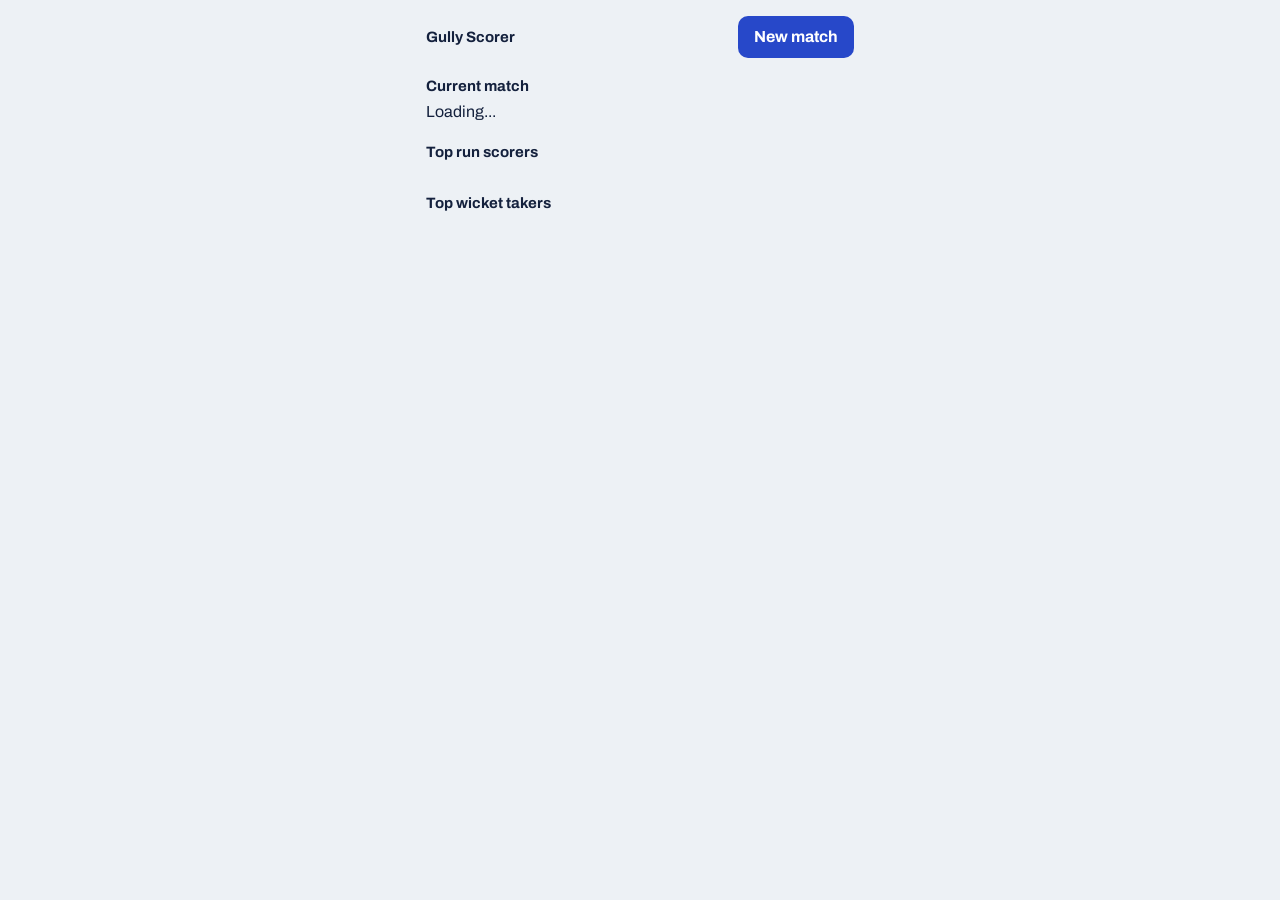
==== frontend/index.html @ ab2ecf96 "cricket scorcard" ====
<!doctype html>
<html lang="en">
<head>
<meta charset="utf-8">
<meta name="viewport" content="width=device-width, initial-scale=1, viewport-fit=cover">
<title>Gully Scorer</title>
<link rel="preconnect" href="https://fonts.googleapis.com">
<link rel="stylesheet" href="https://fonts.googleapis.com/css2?family=Archivo:wdth,wght@62..125,400..900&display=swap">
<link rel="stylesheet" href="css/style.css">
</head>
<body>
<main>
<div class="top"><h1>Gully Scorer</h1><a class="btn" href="new.html">New match</a></div>
<h2>Current match</h2><div id="matches">Loading...</div>
<h2>Top run scorers</h2><div class="wrap"><table id="bat"></table></div>
<h2>Top wicket takers</h2><div class="wrap"><table id="bowl"></table></div>
</main>
<script src="js/config.js"></script>
<script src="js/home.js"></script>
</body>
</html>
---- frontend/css/style.css ----
:root{box-sizing:border-box;padding-top:env(safe-area-inset-top,0px);padding-bottom:env(safe-area-inset-bottom,0px);
--bg:#edf1f5;--card:#fff;--ink:#14213d;--mute:#5f6b80;--line:#d3dae4;--blue:#2748c9;--onblue:#fff;--ball:#f2c21b;--onball:#14213d;--red:#c8322b}
@media(prefers-color-scheme:dark){:root:not([data-theme="light"]){--bg:#0f1626;--card:#18213a;--ink:#eaf0fb;--mute:#93a0ba;--line:#2b3757;--blue:#5b7cff;--onblue:#0f1626;--red:#ff6b62}}
:root[data-theme="dark"]{--bg:#0f1626;--card:#18213a;--ink:#eaf0fb;--mute:#93a0ba;--line:#2b3757;--blue:#5b7cff;--onblue:#0f1626;--red:#ff6b62}
html{scroll-padding-top:env(safe-area-inset-top,0px)}
*{box-sizing:border-box}
body{margin:0;background:var(--bg);color:var(--ink);font-family:Archivo,system-ui,sans-serif;line-height:1.4}
main{max-width:460px;margin:0 auto;padding:16px 16px 32px}
button{font:inherit;color:inherit;cursor:pointer}
button:focus-visible{outline:3px solid var(--blue);outline-offset:2px}
.top{display:flex;justify-content:space-between;align-items:baseline;gap:8px}
.top h1{font-size:15px;font-weight:700;margin:0}
.top span{font-size:13px;color:var(--mute)}
.hero{display:flex;align-items:flex-end;justify-content:space-between;gap:12px;padding:18px 0 14px;border-bottom:2px solid var(--ink)}
.score{font-size:clamp(76px,24vw,108px);font-weight:900;font-stretch:70%;line-height:.85;letter-spacing:-.02em}
.score i{font-style:normal;font-size:.55em;color:var(--mute);font-weight:700}
.meta{text-align:right;font-size:14px;color:var(--mute)}
.meta b{display:block;font-size:26px;font-stretch:80%;font-weight:800;color:var(--ink)}
.tabs{display:flex;gap:20px;margin:14px 0 4px}
.tabs button{background:none;border:0;border-bottom:3px solid transparent;padding:6px 0;font-weight:700;color:var(--mute)}
.tabs button[aria-selected="true"]{color:var(--ink);border-color:var(--ball)}
.sec{padding:12px 0;border-bottom:1px solid var(--line)}
.lbl{font-size:13px;color:var(--mute);margin-bottom:8px;display:block}
.chips{display:flex;flex-wrap:wrap;gap:6px}
.chip{min-width:36px;height:36px;padding:0 8px;border-radius:18px;border:1.5px solid var(--line);display:grid;place-items:center;font-weight:800;font-size:14px;background:var(--card)}
.chip.z{color:var(--mute)}.chip.f{background:var(--blue);color:var(--onblue);border-color:var(--blue)}
.chip.x{background:var(--ball);color:var(--onball);border-color:var(--ball)}.chip.w{background:var(--red);color:#fff;border-color:var(--red)}
.row{display:flex;justify-content:space-between;padding:5px 0;font-size:16px}
.row b{font-weight:800}.row .n{font-variant-numeric:tabular-nums}
.row.st span:first-child::after{content:" *";color:var(--blue);font-weight:900}
.hint{min-height:22px;font-size:13px;color:var(--mute);margin:12px 0 6px}
.mods,.pad,.wk{display:grid;gap:8px}
.mods{grid-template-columns:repeat(6,1fr);margin-bottom:8px}
.pad{grid-template-columns:repeat(3,1fr)}
.wk{grid-template-columns:repeat(3,1fr);margin-bottom:8px}
.mods button,.wk button{height:46px;padding:0 2px;border:1.5px solid var(--line);background:var(--card);border-radius:10px;font-weight:700;font-size:14px}
.mods button.on{background:var(--ink);color:var(--bg);border-color:var(--ink)}
.mods .wbtn{color:var(--red);border-color:var(--red)}.mods .wbtn.on{background:var(--red);color:#fff}
.wk button{border-color:var(--red);color:var(--red)}
.pad button{height:66px;border:1.5px solid var(--line);background:var(--card);border-radius:12px;font-size:28px;font-weight:800;font-stretch:80%}
.pad button.hi{background:var(--blue);color:var(--onblue);border-color:var(--blue)}
.pad button:active,.mods button:active{transform:scale(.97)}
button:disabled{opacity:.35;cursor:not-allowed}
.act{display:flex;justify-content:space-between;margin-top:16px}
.act button{background:none;border:0;font-weight:700;text-decoration:underline;padding:8px 0;color:var(--mute)}
.done{background:var(--ink);color:var(--bg);padding:12px 14px;border-radius:10px;margin:12px 0;font-weight:700}
.wrap{overflow-x:auto}
table{width:100%;border-collapse:collapse;font-size:15px;margin-bottom:8px}
th{font-size:12px;color:var(--mute);font-weight:600;text-align:right;padding:6px 4px;border-bottom:1px solid var(--line)}
td{padding:7px 4px;text-align:right;border-bottom:1px solid var(--line);font-variant-numeric:tabular-nums}
th:first-child,td:first-child{text-align:left}
td small{display:block;color:var(--mute);font-size:12px}
h2{font-size:15px;margin:18px 0 4px}
a{color:var(--blue);font-weight:700}
.chase{font-weight:700;padding:10px 0 0;min-height:10px}
.wk button.on{background:var(--red);color:#fff}
.opts{display:grid;grid-template-columns:repeat(3,1fr);gap:8px;margin-bottom:8px}
.opts button{height:46px;border:1.5px solid var(--line);background:var(--card);border-radius:10px;font-weight:700;font-size:14px}
.err{color:var(--red);font-weight:700}
.btn{display:inline-block;padding:10px 16px;border-radius:10px;text-decoration:none;border:0;font-weight:700;background:var(--blue);color:var(--onblue)}
.link{background:none;border:0;font-weight:700;text-decoration:underline;padding:8px 0;color:var(--mute)}
.mrow{display:block;padding:12px 0;border-bottom:1px solid var(--line);text-decoration:none;color:var(--ink)}
.mrow small{display:block;color:var(--mute);font-weight:400}
.field{margin:14px 0}.field input,.field select,.field textarea{width:100%;padding:10px;border:1.5px solid var(--line);border-radius:10px;background:var(--card);font:inherit;color:inherit}
.field textarea{margin-top:8px}
.live-dot{color:var(--red);font-weight:800;font-size:12px}
input:focus-visible,select:focus-visible,textarea:focus-visible,a:focus-visible{outline:3px solid var(--blue);outline-offset:2px}

.xi{font-size:15px;margin:16px 0 4px}
.pl{display:grid;grid-template-columns:24px 1fr 134px;gap:8px;align-items:center;margin-bottom:8px}
.pl .no{font-weight:800;color:var(--mute);text-align:right;font-variant-numeric:tabular-nums}
.pl input,.pl select{margin:0;min-height:44px}


/* ---------- motion ---------- */
@keyframes rise{from{opacity:0;transform:translateY(12px)}to{opacity:1;transform:none}}
@keyframes fade{from{opacity:0}to{opacity:1}}
@keyframes swap{from{opacity:0;transform:translateY(6px)}to{opacity:1;transform:none}}
@keyframes pop{0%{transform:scale(.3);opacity:0}65%{transform:scale(1.2);opacity:1}100%{transform:scale(1)}}
@keyframes bump{0%{transform:scale(1)}35%{transform:scale(1.14);color:var(--blue)}100%{transform:scale(1)}}
@keyframes pulse{0%,100%{opacity:1}50%{opacity:.25}}
@keyframes shake{0%,100%{transform:none}25%{transform:translateX(-4px)}75%{transform:translateX(4px)}}
@keyframes spin{to{transform:rotate(360deg)}}
@keyframes burst{0%{transform:translate(-50%,-30%) scale(.5);opacity:0}20%{transform:translate(-50%,-50%) scale(1.1);opacity:1}75%{transform:translate(-50%,-50%) scale(1);opacity:1}100%{transform:translate(-50%,-75%) scale(1);opacity:0}}
@keyframes toast{0%{transform:translate(-50%,-20px);opacity:0}10%,85%{transform:translate(-50%,0);opacity:1}100%{transform:translate(-50%,-10px);opacity:0}}

body{transition:opacity .18s ease}body.leaving{opacity:0}
main{animation:rise .45s cubic-bezier(.2,.7,.2,1) both}
form>*{animation:rise .45s cubic-bezier(.2,.7,.2,1) both}
form>*:nth-child(2){animation-delay:.05s}form>*:nth-child(3){animation-delay:.1s}form>*:nth-child(4){animation-delay:.15s}
form>*:nth-child(5){animation-delay:.2s}form>*:nth-child(6){animation-delay:.25s}form>*:nth-child(n+7){animation-delay:.3s}
.wrap{animation:fade .5s .1s both}
.mrow{animation:rise .45s cubic-bezier(.2,.7,.2,1) both;animation-delay:calc(var(--i,0)*45ms);transition:transform .2s ease,background-color .2s ease}
.done{animation:rise .5s cubic-bezier(.2,.7,.2,1) both}
.err:not(:empty){animation:rise .3s ease both}
.live-dot{animation:pulse 1.2s ease-in-out infinite}
#view.swap{animation:swap .3s ease both}

button,.btn,.chip,input,select{transition:transform .12s ease,background-color .2s ease,color .2s ease,border-color .2s ease,box-shadow .2s ease,opacity .2s ease,filter .2s ease}
button:not(:disabled):active,.btn:active{transform:scale(.97)}
.tabs button{transition:color .2s ease,border-color .2s ease}
input:focus,select:focus{border-color:var(--blue);box-shadow:0 0 0 3px color-mix(in srgb,var(--blue) 25%,transparent)}
@media(hover:hover){
  .btn:hover{filter:brightness(1.1);transform:translateY(-1px);box-shadow:0 5px 14px color-mix(in srgb,var(--blue) 35%,transparent)}
  .mrow:hover{transform:translateX(5px);background:color-mix(in srgb,var(--blue) 7%,transparent)}
  .pad button:hover,.opts button:hover,.mods button:hover,.wk button:hover{transform:translateY(-2px);box-shadow:0 4px 10px rgba(0,0,0,.14)}
  .tabs button:hover{color:var(--ink)}
}
.score{transform-origin:left bottom}.score.bump{animation:bump .5s ease}
.chip.fresh{animation:pop .45s cubic-bezier(.2,1.4,.4,1)}
.btn.busy{opacity:.75;pointer-events:none}
.btn.busy::after{content:"";display:inline-block;width:12px;height:12px;margin-left:8px;border:2px solid currentColor;border-right-color:transparent;border-radius:50%;animation:spin .7s linear infinite;vertical-align:-2px}

/* team picker: delete button + sliding new-team form */
.selrow{display:flex;gap:10px;align-items:center}
.selrow select{width:auto;flex:1 1 0;min-width:0}
.del{flex:none;height:44px;padding:0 12px;border:1.5px solid var(--red);color:var(--red);background:transparent;border-radius:10px;font-weight:700;font-size:13px}
.del[hidden]{display:none}
.del.armed{background:var(--red);color:#fff;animation:shake .35s ease}
.reveal{display:grid;grid-template-rows:0fr;opacity:0;transition:grid-template-rows .4s cubic-bezier(.2,.7,.2,1),opacity .3s ease}
.reveal.open{grid-template-rows:1fr;opacity:1}
.reveal>.inner{overflow:hidden;min-height:0;padding:0 2px}
.reveal.open .pl{animation:rise .35s cubic-bezier(.2,.7,.2,1) both;animation-delay:calc(var(--i,0)*30ms)}

/* floating messages */
.toast{position:fixed;top:calc(env(safe-area-inset-top,0px) + 14px);left:50%;max-width:90vw;z-index:20;background:var(--ink);color:var(--bg);padding:10px 16px;border-radius:12px;font-weight:700;font-size:14px;box-shadow:0 8px 24px rgba(0,0,0,.25);animation:toast 3.2s ease both}
.burst{position:fixed;left:50%;top:38%;z-index:30;pointer-events:none;padding:.05em .4em;border-radius:.2em;font-size:clamp(44px,16vw,84px);font-weight:900;font-stretch:70%;letter-spacing:.02em;box-shadow:0 10px 40px rgba(0,0,0,.35);animation:burst 1.4s ease both}
.burst.four{background:var(--blue);color:var(--onblue)}.burst.six{background:var(--ball);color:var(--onball)}.burst.wk{background:var(--red);color:#fff}

@media(prefers-reduced-motion:reduce){*,*::before,*::after{transition:none!important;animation:none!important}}
.mods .wbtn:last-child{font-size:12px;line-height:1.1}

.livebar{display:flex;gap:10px;align-items:center;margin:12px 0}
.act .del{background:none;border:0;color:var(--red);font-weight:700;text-decoration:underline;padding:8px 0}
.act .del.armed{background:var(--red);color:#fff;text-decoration:none;padding:8px 12px;border-radius:10px}
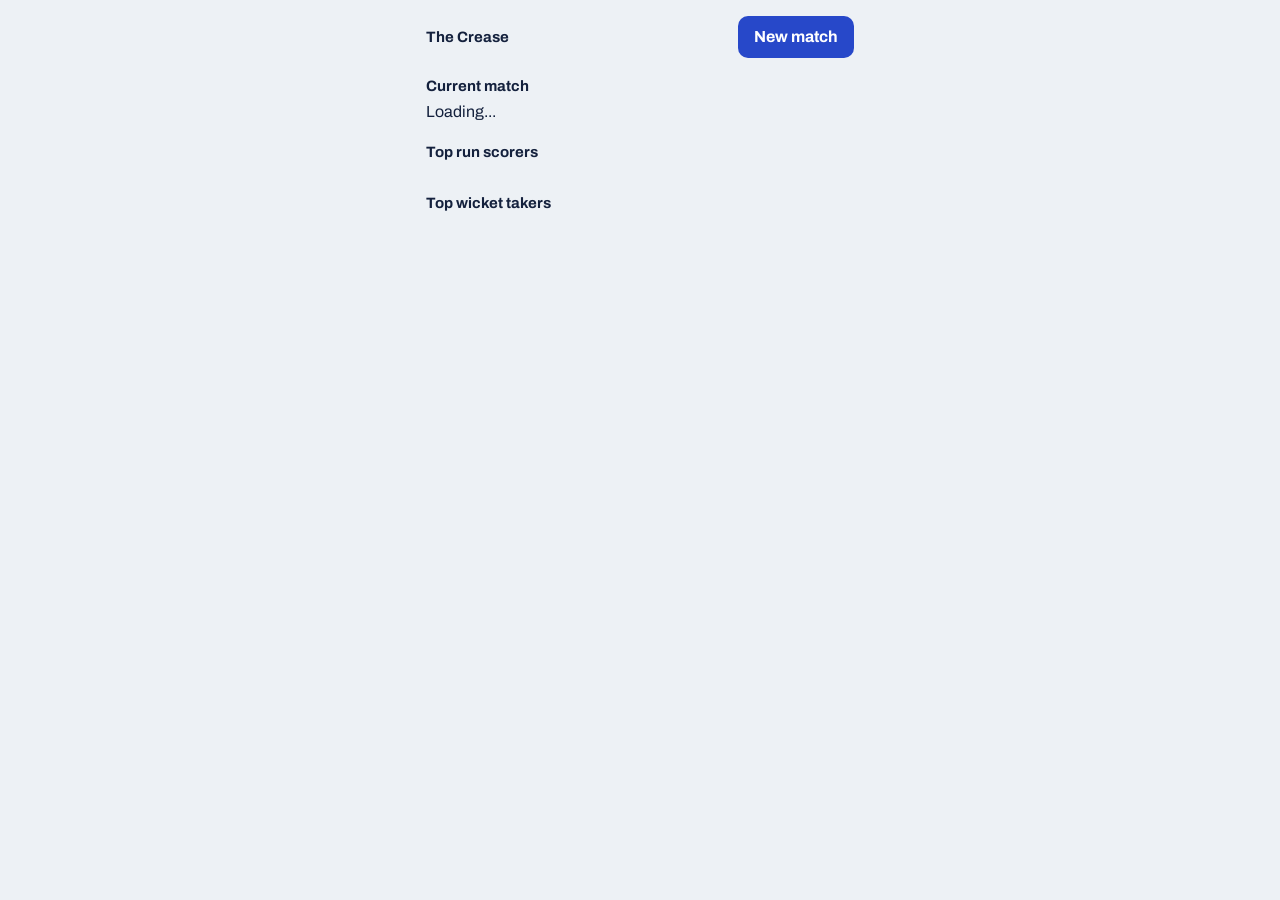
==== commit dc3c33fc: "Change title from 'Gully Scorer' to 'The Crease'" ====
--- a/frontend/index.html
+++ b/frontend/index.html
@@ -10,7 +10,7 @@
 </head>
 <body>
 <main>
-<div class="top"><h1>Gully Scorer</h1><a class="btn" href="new.html">New match</a></div>
+<div class="top"><h1>The Crease</h1><a class="btn" href="new.html">New match</a></div>
 <h2>Current match</h2><div id="matches">Loading...</div>
 <h2>Top run scorers</h2><div class="wrap"><table id="bat"></table></div>
 <h2>Top wicket takers</h2><div class="wrap"><table id="bowl"></table></div>
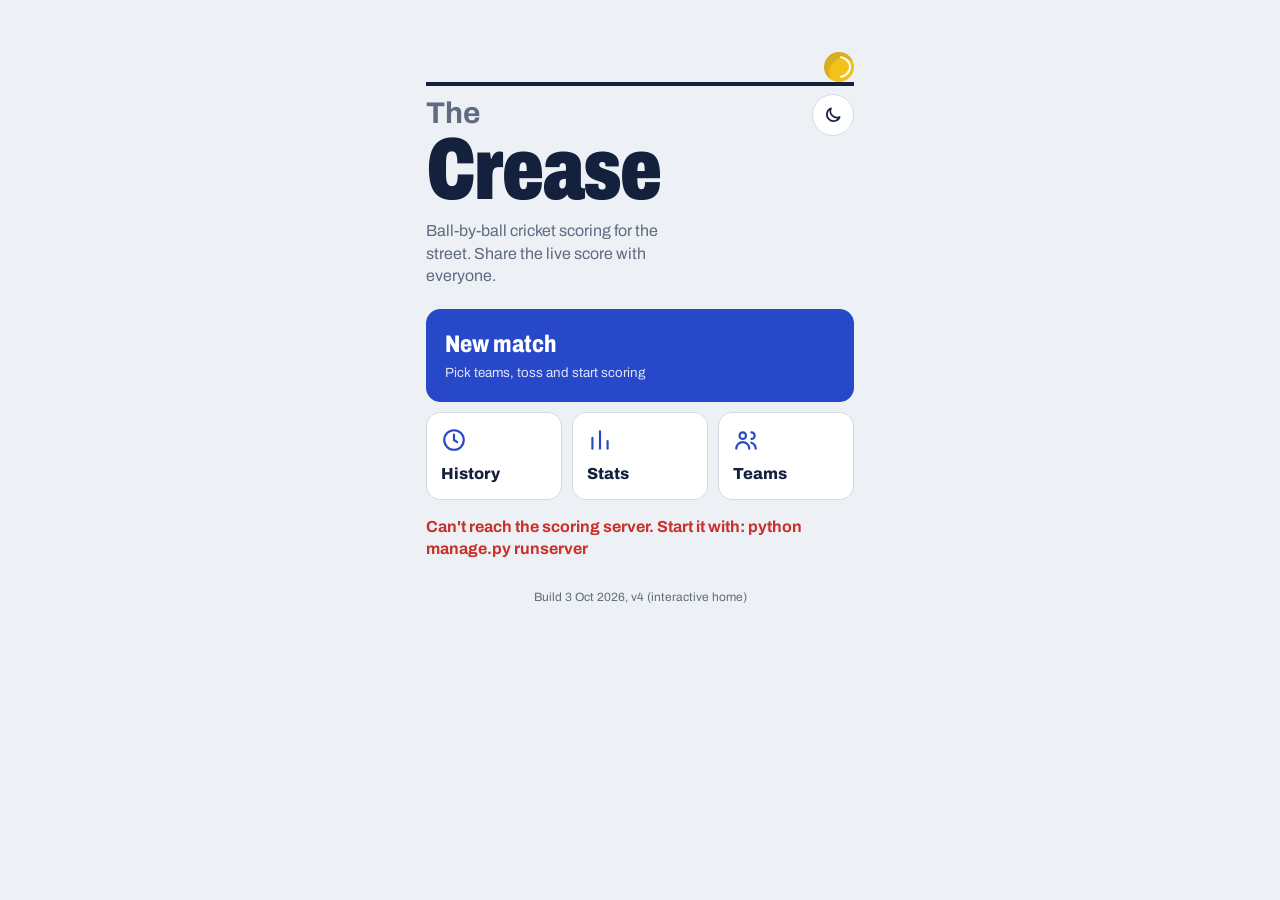
==== commit ab342ace: "fix bugs" ====
--- a/frontend/index.html
+++ b/frontend/index.html
@@ -3,17 +3,34 @@
 <head>
 <meta charset="utf-8">
 <meta name="viewport" content="width=device-width, initial-scale=1, viewport-fit=cover">
-<title>Gully Scorer</title>
+<title>The Crease</title>
 <link rel="preconnect" href="https://fonts.googleapis.com">
 <link rel="stylesheet" href="https://fonts.googleapis.com/css2?family=Archivo:wdth,wght@62..125,400..900&display=swap">
 <link rel="stylesheet" href="css/style.css">
+<script src="js/theme.js"></script>
 </head>
 <body>
 <main>
-<div class="top"><h1>The Crease</h1><a class="btn" href="new.html">New match</a></div>
-<h2>Current match</h2><div id="matches">Loading...</div>
-<h2>Top run scorers</h2><div class="wrap"><table id="bat"></table></div>
-<h2>Top wicket takers</h2><div class="wrap"><table id="bowl"></table></div>
+<div class="brand">
+  <button id="theme" class="themebtn" type="button" aria-label="Switch between light and dark theme">
+    <svg class="moon" viewBox="0 0 24 24" aria-hidden="true"><path d="M20 14.5A8 8 0 019.5 4 8 8 0 1020 14.5z"/></svg>
+    <svg class="sun" viewBox="0 0 24 24" aria-hidden="true"><circle cx="12" cy="12" r="4"/><path d="M12 2v2M12 20v2M2 12h2M20 12h2M5 5l1.5 1.5M17.5 17.5L19 19M5 19l1.5-1.5M17.5 6.5L19 5"/></svg>
+  </button>
+  <div class="pitch" aria-hidden="true"><span class="ball"></span><span class="line"></span></div>
+  <h1 aria-label="The Crease"><span class="the" aria-hidden="true">The</span><span class="word" aria-hidden="true"><span style="--i:0">C</span><span style="--i:1">r</span><span style="--i:2">e</span><span style="--i:3">a</span><span style="--i:4">s</span><span style="--i:5">e</span></span></h1>
+  <p>Ball-by-ball cricket scoring for the street. Share the live score with everyone.</p>
+</div>
+<div id="hero"></div>
+<div id="numbers"></div>
+<nav class="tiles rv" aria-label="Sections">
+  <a class="tile" href="history.html"><svg viewBox="0 0 24 24" aria-hidden="true"><circle cx="12" cy="12" r="9"/><path d="M12 7v5l3 2"/></svg>History</a>
+  <a class="tile" href="stats.html"><svg viewBox="0 0 24 24" aria-hidden="true"><path d="M5 20V10M12 20V4M19 20v-7"/></svg>Stats</a>
+  <a class="tile" href="teams.html"><svg viewBox="0 0 24 24" aria-hidden="true"><circle cx="9" cy="8" r="3"/><path d="M3 20c0-3.3 2.7-6 6-6s6 2.7 6 6M17 11a3 3 0 100-6M21 20c0-2.5-1.6-4.6-4-5.5"/></svg>Teams</a>
+</nav>
+<div id="recent"></div>
+<div id="perf"></div>
+<p id="srv" class="err" role="alert"></p>
+<p class="ver">Build 3 Oct 2026, v4 (interactive home)</p>
 </main>
 <script src="js/config.js"></script>
 <script src="js/home.js"></script>
--- a/frontend/css/style.css
+++ b/frontend/css/style.css
@@ -30,10 +30,10 @@
 .row.st span:first-child::after{content:" *";color:var(--blue);font-weight:900}
 .hint{min-height:22px;font-size:13px;color:var(--mute);margin:12px 0 6px}
 .mods,.pad,.wk{display:grid;gap:8px}
-.mods{grid-template-columns:repeat(6,1fr);margin-bottom:8px}
+.mods{grid-template-columns:repeat(5,1fr);margin-bottom:8px}
 .pad{grid-template-columns:repeat(3,1fr)}
 .wk{grid-template-columns:repeat(3,1fr);margin-bottom:8px}
-.mods button,.wk button{height:46px;padding:0 2px;border:1.5px solid var(--line);background:var(--card);border-radius:10px;font-weight:700;font-size:14px}
+.mods button,.wk button{height:46px;border:1.5px solid var(--line);background:var(--card);border-radius:10px;font-weight:700;font-size:14px}
 .mods button.on{background:var(--ink);color:var(--bg);border-color:var(--ink)}
 .mods .wbtn{color:var(--red);border-color:var(--red)}.mods .wbtn.on{background:var(--red);color:#fff}
 .wk button{border-color:var(--red);color:var(--red)}
@@ -51,6 +51,7 @@
 th:first-child,td:first-child{text-align:left}
 td small{display:block;color:var(--mute);font-size:12px}
 h2{font-size:15px;margin:18px 0 4px}
+@media(prefers-reduced-motion:reduce){*{transition:none!important}}
 a{color:var(--blue);font-weight:700}
 .chase{font-weight:700;padding:10px 0 0;min-height:10px}
 .wk button.on{background:var(--red);color:#fff}
@@ -71,65 +72,111 @@
 .pl .no{font-weight:800;color:var(--mute);text-align:right;font-variant-numeric:tabular-nums}
 .pl input,.pl select{margin:0;min-height:44px}
 
+.brand{padding:36px 0 22px}
+.brand h1{font-size:clamp(60px,19vw,88px);font-weight:900;font-stretch:70%;line-height:.88;letter-spacing:-.02em;margin:14px 0 12px}
+.brand p{color:var(--mute);margin:0;max-width:30ch}
+.ball{display:block;width:44px;height:44px;border-radius:50%;background:var(--ball);position:relative;box-shadow:inset -5px -6px 0 rgba(20,33,61,.12)}
+.ball::before{content:"";position:absolute;inset:6px 4px;border:2.5px solid #fff;border-radius:50%;clip-path:inset(0 55% 0 0)}
+.menu{margin-top:8px}
+.big{display:block;padding:18px;border:1.5px solid var(--line);background:var(--card);border-radius:14px;text-decoration:none;color:var(--ink);margin-bottom:10px}
+.big b{display:block;font-size:24px;font-weight:800;font-stretch:80%}
+.big small{display:block;color:var(--mute);font-weight:400;margin-top:2px}
+.big.primary{background:var(--blue);border-color:var(--blue);color:var(--onblue)}
+.big.primary small{color:inherit;opacity:.85}
+.livecard{border:1.5px solid var(--red);border-radius:14px;padding:14px;margin-bottom:10px;background:var(--card)}
+.livecard .go{color:var(--blue);font-weight:700;margin-top:6px}
+.navrow{font-size:13px;margin-bottom:8px}
 
-/* ---------- motion ---------- */
-@keyframes rise{from{opacity:0;transform:translateY(12px)}to{opacity:1;transform:none}}
+/* Start-screen title animation: the crease line is drawn, a ball rolls along it, then the name drops in */
+.pitch{position:relative;height:34px;margin-bottom:6px}
+.pitch .line{position:absolute;left:0;right:0;bottom:0;height:4px;background:var(--ink);transform-origin:left;animation:draw .9s .1s both ease-out}
+.pitch .ball{position:absolute;bottom:4px;left:0;width:30px;height:30px;animation:roll 1.1s .1s both cubic-bezier(.3,.6,.4,1)}
+.pitch .ball::before{inset:4px 3px}
+.brand h1 .the{display:block;font-size:.34em;font-stretch:100%;font-weight:700;letter-spacing:0;color:var(--mute);margin-bottom:.15em;animation:fade .5s .9s both}
+.brand h1 .word span{display:inline-block;animation:drop .55s cubic-bezier(.2,.9,.3,1.25) both;animation-delay:calc(1s + var(--i) * 70ms)}
+.brand p{animation:fade .6s 1.7s both}
+@keyframes draw{from{transform:scaleX(0)}to{transform:scaleX(1)}}
+@keyframes roll{from{left:0;transform:rotate(0)}to{left:calc(100% - 30px);transform:rotate(900deg)}}
+@keyframes drop{from{opacity:0;transform:translateY(-.45em)}to{opacity:1;transform:none}}
 @keyframes fade{from{opacity:0}to{opacity:1}}
-@keyframes swap{from{opacity:0;transform:translateY(6px)}to{opacity:1;transform:none}}
-@keyframes pop{0%{transform:scale(.3);opacity:0}65%{transform:scale(1.2);opacity:1}100%{transform:scale(1)}}
-@keyframes bump{0%{transform:scale(1)}35%{transform:scale(1.14);color:var(--blue)}100%{transform:scale(1)}}
-@keyframes pulse{0%,100%{opacity:1}50%{opacity:.25}}
-@keyframes shake{0%,100%{transform:none}25%{transform:translateX(-4px)}75%{transform:translateX(4px)}}
-@keyframes spin{to{transform:rotate(360deg)}}
-@keyframes burst{0%{transform:translate(-50%,-30%) scale(.5);opacity:0}20%{transform:translate(-50%,-50%) scale(1.1);opacity:1}75%{transform:translate(-50%,-50%) scale(1);opacity:1}100%{transform:translate(-50%,-75%) scale(1);opacity:0}}
-@keyframes toast{0%{transform:translate(-50%,-20px);opacity:0}10%,85%{transform:translate(-50%,0);opacity:1}100%{transform:translate(-50%,-10px);opacity:0}}
+@media(prefers-reduced-motion:reduce){.pitch *,.brand h1 span,.brand p{animation:none!important}}
 
-body{transition:opacity .18s ease}body.leaving{opacity:0}
-main{animation:rise .45s cubic-bezier(.2,.7,.2,1) both}
-form>*{animation:rise .45s cubic-bezier(.2,.7,.2,1) both}
-form>*:nth-child(2){animation-delay:.05s}form>*:nth-child(3){animation-delay:.1s}form>*:nth-child(4){animation-delay:.15s}
-form>*:nth-child(5){animation-delay:.2s}form>*:nth-child(6){animation-delay:.25s}form>*:nth-child(n+7){animation-delay:.3s}
-.wrap{animation:fade .5s .1s both}
-.mrow{animation:rise .45s cubic-bezier(.2,.7,.2,1) both;animation-delay:calc(var(--i,0)*45ms);transition:transform .2s ease,background-color .2s ease}
-.done{animation:rise .5s cubic-bezier(.2,.7,.2,1) both}
-.err:not(:empty){animation:rise .3s ease both}
-.live-dot{animation:pulse 1.2s ease-in-out infinite}
-#view.swap{animation:swap .3s ease both}
+.ver{margin-top:28px;font-size:12px;color:var(--mute);text-align:center}
 
-button,.btn,.chip,input,select{transition:transform .12s ease,background-color .2s ease,color .2s ease,border-color .2s ease,box-shadow .2s ease,opacity .2s ease,filter .2s ease}
-button:not(:disabled):active,.btn:active{transform:scale(.97)}
-.tabs button{transition:color .2s ease,border-color .2s ease}
-input:focus,select:focus{border-color:var(--blue);box-shadow:0 0 0 3px color-mix(in srgb,var(--blue) 25%,transparent)}
-@media(hover:hover){
-  .btn:hover{filter:brightness(1.1);transform:translateY(-1px);box-shadow:0 5px 14px color-mix(in srgb,var(--blue) 35%,transparent)}
-  .mrow:hover{transform:translateX(5px);background:color-mix(in srgb,var(--blue) 7%,transparent)}
-  .pad button:hover,.opts button:hover,.mods button:hover,.wk button:hover{transform:translateY(-2px);box-shadow:0 4px 10px rgba(0,0,0,.14)}
-  .tabs button:hover{color:var(--ink)}
-}
-.score{transform-origin:left bottom}.score.bump{animation:bump .5s ease}
-.chip.fresh{animation:pop .45s cubic-bezier(.2,1.4,.4,1)}
-.btn.busy{opacity:.75;pointer-events:none}
-.btn.busy::after{content:"";display:inline-block;width:12px;height:12px;margin-left:8px;border:2px solid currentColor;border-right-color:transparent;border-radius:50%;animation:spin .7s linear infinite;vertical-align:-2px}
+.mwrap{display:flex;align-items:center;gap:10px;border-bottom:1px solid var(--line)}
+.mwrap .mrow{flex:1;border-bottom:0}
+.del{background:none;border:1.5px solid var(--red);color:var(--red);border-radius:10px;padding:8px 12px;font-weight:700;min-height:40px}
 
-/* team picker: delete button + sliding new-team form */
-.selrow{display:flex;gap:10px;align-items:center}
-.selrow select{width:auto;flex:1 1 0;min-width:0}
-.del{flex:none;height:44px;padding:0 12px;border:1.5px solid var(--red);color:var(--red);background:transparent;border-radius:10px;font-weight:700;font-size:13px}
-.del[hidden]{display:none}
-.del.armed{background:var(--red);color:#fff;animation:shake .35s ease}
-.reveal{display:grid;grid-template-rows:0fr;opacity:0;transition:grid-template-rows .4s cubic-bezier(.2,.7,.2,1),opacity .3s ease}
-.reveal.open{grid-template-rows:1fr;opacity:1}
-.reveal>.inner{overflow:hidden;min-height:0;padding:0 2px}
-.reveal.open .pl{animation:rise .35s cubic-bezier(.2,.7,.2,1) both;animation-delay:calc(var(--i,0)*30ms)}
+/* ---- home page v3 ---- */
+.board{background:#14213d;color:#fff;border:1px solid #2b3757;border-radius:16px;padding:18px;margin:6px 0 10px}
+.bhead{display:flex;align-items:center;gap:8px;font-size:12px;font-weight:800;letter-spacing:.08em}
+.pulse{width:9px;height:9px;border-radius:50%;background:#ff5a4f;animation:pulse 1.4s infinite}
+@keyframes pulse{from{box-shadow:0 0 0 0 rgba(255,90,79,.65)}to{box-shadow:0 0 0 10px rgba(255,90,79,0)}}
+.bsub{margin-left:auto;font-weight:400;letter-spacing:0;color:#aab6d3}
+.bteams{margin-top:12px;color:#cdd6ec;font-weight:600}
+.bscore{display:flex;align-items:baseline;gap:6px;margin-top:2px}
+.bscore .n{font-size:76px;font-weight:900;font-stretch:70%;line-height:1}
+.bscore .w{font-size:38px;font-weight:700;color:#aab6d3;font-stretch:70%}
+.bscore .ov{margin-left:auto;text-align:right;color:#aab6d3;font-size:14px;line-height:1.35}
+.bline{margin-top:6px;font-weight:700;color:var(--ball)}
+.bact{display:flex;gap:14px;align-items:center;margin-top:16px}
+.bbtn{flex:1;text-align:center;background:var(--ball);color:#14213d;border-radius:10px;padding:13px 16px;font-weight:800;text-decoration:none}
+.blink{color:#fff;font-weight:700}
+.more{display:block;margin-top:12px;color:#aab6d3;font-size:13px}
+.numbers{display:grid;grid-template-columns:repeat(4,1fr);border-top:2px solid var(--ink);border-bottom:1px solid var(--line);margin:18px 0 16px}
+.numbers div{padding:12px 4px;text-align:center;border-left:1px solid var(--line)}
+.numbers div:first-child{border-left:0}
+.numbers b{display:block;font-size:32px;font-weight:900;font-stretch:72%;line-height:1.1;font-variant-numeric:tabular-nums}
+.numbers small{color:var(--mute);font-size:12px}
+.tiles{display:grid;grid-template-columns:repeat(3,1fr);gap:10px;margin:0 0 6px}
+.tile{display:flex;flex-direction:column;gap:10px;padding:14px;border:1.5px solid var(--line);border-radius:14px;background:var(--card);text-decoration:none;color:var(--ink);font-weight:800}
+.tile svg{width:26px;height:26px;stroke:var(--blue);fill:none;stroke-width:2;stroke-linecap:round;stroke-linejoin:round}
+.sech{display:flex;justify-content:space-between;align-items:baseline;margin-top:24px;border-bottom:1px solid var(--line)}
+.sech h2{margin:0 0 6px}.sech a{font-size:13px}
+.perf{display:grid;grid-template-columns:1fr 1fr;gap:12px;padding-top:10px}
+.perf small{display:block;color:var(--mute);font-size:12px}
+.perf b{display:block;font-size:22px;font-stretch:80%;font-weight:800}
+.perf span{color:var(--mute);font-size:13px}
+.steps{margin-top:18px}.steps ol{margin:6px 0 0;padding-left:20px}.steps li{margin:0 0 10px;color:var(--mute)}.steps li b{color:var(--ink)}
+@media(prefers-reduced-motion:reduce){.pulse{animation:none}}
 
-/* floating messages */
-.toast{position:fixed;top:calc(env(safe-area-inset-top,0px) + 14px);left:50%;max-width:90vw;z-index:20;background:var(--ink);color:var(--bg);padding:10px 16px;border-radius:12px;font-weight:700;font-size:14px;box-shadow:0 8px 24px rgba(0,0,0,.25);animation:toast 3.2s ease both}
-.burst{position:fixed;left:50%;top:38%;z-index:30;pointer-events:none;padding:.05em .4em;border-radius:.2em;font-size:clamp(44px,16vw,84px);font-weight:900;font-stretch:70%;letter-spacing:.02em;box-shadow:0 10px 40px rgba(0,0,0,.35);animation:burst 1.4s ease both}
-.burst.four{background:var(--blue);color:var(--onblue)}.burst.six{background:var(--ball);color:var(--onball)}.burst.wk{background:var(--red);color:#fff}
-
-@media(prefers-reduced-motion:reduce){*,*::before,*::after{transition:none!important;animation:none!important}}
-.mods .wbtn:last-child{font-size:12px;line-height:1.1}
-
-.livebar{display:flex;gap:10px;align-items:center;margin:12px 0}
-.act .del{background:none;border:0;color:var(--red);font-weight:700;text-decoration:underline;padding:8px 0}
-.act .del.armed{background:var(--red);color:#fff;text-decoration:none;padding:8px 12px;border-radius:10px}
+/* ---- interactive home ---- */
+.themebtn{position:absolute;right:0;top:78px;z-index:2;width:42px;height:42px;border-radius:50%;border:1.5px solid var(--line);background:var(--card);display:grid;place-items:center;color:var(--ink)}
+.themebtn svg{width:20px;height:20px;stroke:currentColor;fill:none;stroke-width:2;stroke-linecap:round;stroke-linejoin:round}
+.themebtn .sun{display:none}
+:root[data-theme="dark"] .themebtn .sun{display:block}
+:root[data-theme="dark"] .themebtn .moon{display:none}
+.brand{position:relative}
+.js .rv{opacity:0;transform:translateY(16px);transition:opacity .5s ease,transform .5s ease}
+.js .rv.in{opacity:1;transform:none}
+.tile,.big,.accbtn{transition:transform .15s ease,border-color .15s ease,box-shadow .15s ease}
+.tile:hover,.big:hover{transform:translateY(-2px);border-color:var(--blue);box-shadow:0 6px 16px rgba(20,33,61,.12)}
+.tile:active,.big:active,.bbtn:active{transform:scale(.97)}
+.bscore .n.tick{animation:tick .7s ease}
+@keyframes tick{0%{transform:scale(1);color:#fff}30%{transform:scale(1.18);color:var(--ball)}100%{transform:scale(1);color:#fff}}
+.acc{border-bottom:1px solid var(--line)}
+.accbtn{position:relative;display:block;width:100%;text-align:left;background:none;border:0;padding:12px 28px 12px 0}
+.accbtn b{display:block}
+.accbtn small{display:block;color:var(--mute);font-weight:400}
+.chev{position:absolute;right:4px;top:20px;width:9px;height:9px;border-right:2.5px solid var(--mute);border-bottom:2.5px solid var(--mute);transform:rotate(45deg);transition:transform .25s}
+.acc.open .chev{transform:rotate(-135deg);top:24px}
+.accbody{display:grid;grid-template-rows:0fr;transition:grid-template-rows .3s ease}
+.acc.open .accbody{grid-template-rows:1fr}
+.accin{overflow:hidden;min-height:0}
+.acc.open .accin{padding-bottom:12px}
+.mini{padding:8px 0 4px;border-top:1px dashed var(--line)}
+.mrw{display:flex;justify-content:space-between;gap:10px;font-size:14px;padding:2px 0;font-variant-numeric:tabular-nums}
+.mrw span:first-child{color:var(--mute)}
+.fulllink{display:inline-block;margin-top:6px;font-size:14px}
+.seg{display:inline-flex;margin:12px 0 4px;border:1.5px solid var(--line);border-radius:10px;overflow:hidden}
+.seg button{background:var(--card);border:0;padding:8px 18px;font-weight:700;color:var(--mute)}
+.seg button[aria-selected="true"]{background:var(--ink);color:var(--bg)}
+.lb{list-style:none;margin:0;padding:0}
+.lb li{display:grid;grid-template-columns:24px 1fr auto;gap:2px 10px;align-items:center;padding:9px 0;border-bottom:1px solid var(--line)}
+.lb .rk{font-weight:900;color:var(--mute);font-stretch:75%;font-size:20px}
+.lb .nm{font-weight:700}.lb .nm small{display:block;color:var(--mute);font-weight:400;font-size:12px}
+.lb .vl{text-align:right;font-variant-numeric:tabular-nums}.lb .vl b{font-size:20px}
+.lb .bar{grid-column:2/4;height:5px;background:var(--line);border-radius:3px;overflow:hidden}
+.lb .bar u{display:block;height:100%;width:0;background:var(--blue);border-radius:3px;transition:width .8s cubic-bezier(.2,.8,.2,1)}
+.lb .none{display:block;color:var(--mute)}
+@media(prefers-reduced-motion:reduce){.js .rv{opacity:1;transform:none;transition:none}.bscore .n.tick{animation:none}.lb .bar u,.accbody,.chev{transition:none}}
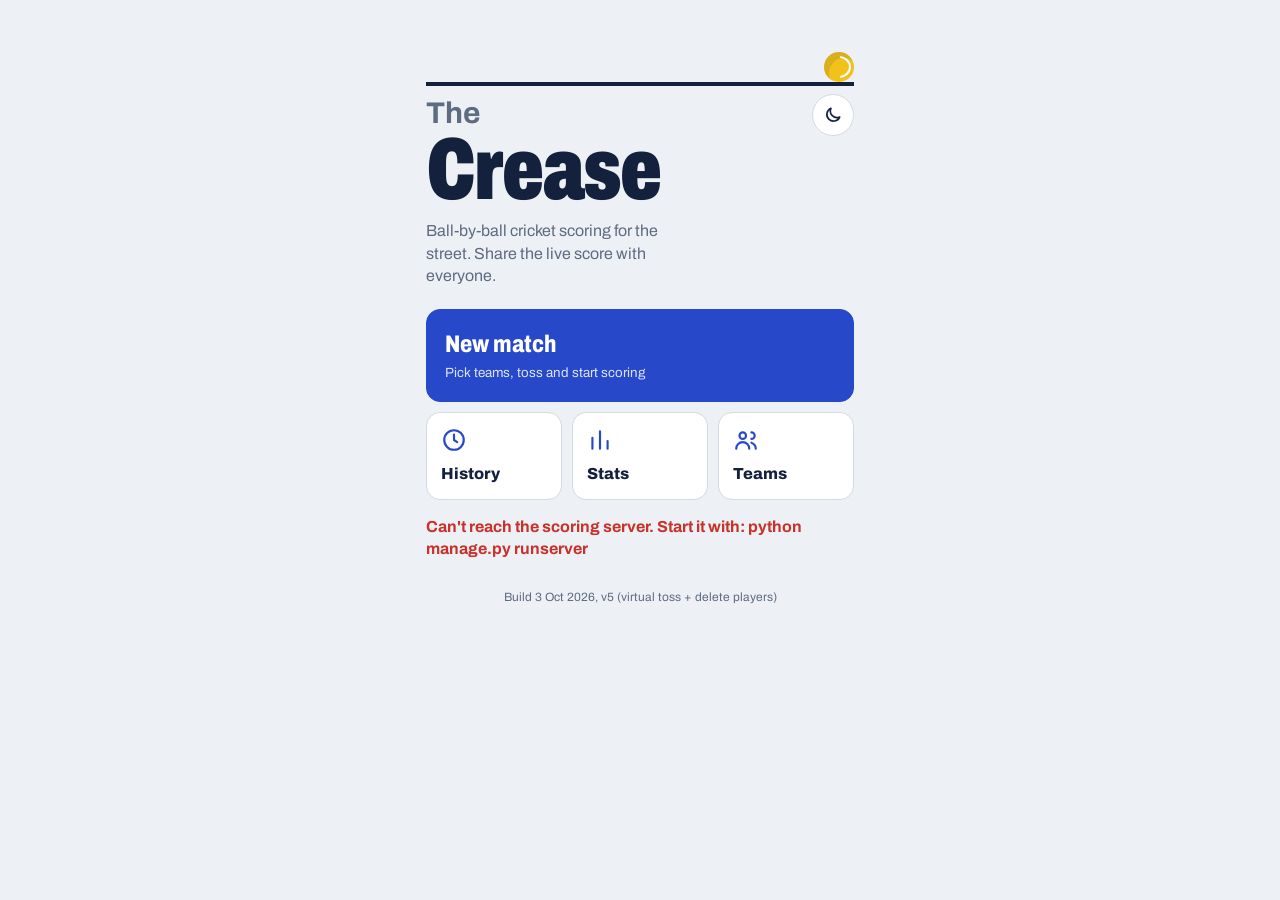
==== commit 370a33da: "add new features" ====
--- a/frontend/index.html
+++ b/frontend/index.html
@@ -30,7 +30,7 @@
 <div id="recent"></div>
 <div id="perf"></div>
 <p id="srv" class="err" role="alert"></p>
-<p class="ver">Build 3 Oct 2026, v4 (interactive home)</p>
+<p class="ver">Build 3 Oct 2026, v5 (virtual toss + delete players)</p>
 </main>
 <script src="js/config.js"></script>
 <script src="js/home.js"></script>
--- a/frontend/css/style.css
+++ b/frontend/css/style.css
@@ -180,3 +180,25 @@
 .lb .bar u{display:block;height:100%;width:0;background:var(--blue);border-radius:3px;transition:width .8s cubic-bezier(.2,.8,.2,1)}
 .lb .none{display:block;color:var(--mute)}
 @media(prefers-reduced-motion:reduce){.js .rv{opacity:1;transform:none;transition:none}.bscore .n.tick{animation:none}.lb .bar u,.accbody,.chev{transition:none}}
+
+/* ---- virtual toss ---- */
+.toss .seg button:disabled{opacity:.5}
+.coinwrap{display:grid;place-items:center;height:160px;perspective:700px;margin:8px 0}
+.coinbox{width:104px;height:104px}
+.coinbox.up{animation:tossup 1.8s cubic-bezier(.3,.7,.4,1)}
+@keyframes tossup{0%{transform:translateY(0) scale(1)}45%{transform:translateY(-64px) scale(1.22)}100%{transform:translateY(0) scale(1)}}
+.coin{width:100%;height:100%;position:relative;transform-style:preserve-3d;transition:transform 1.8s cubic-bezier(.25,.6,.3,1)}
+.coin .face{position:absolute;inset:0;border-radius:50%;display:grid;place-items:center;backface-visibility:hidden;-webkit-backface-visibility:hidden;
+  font-weight:900;font-size:46px;font-stretch:75%;color:#14213d;border:5px solid #c79d12;box-shadow:inset 0 0 0 4px rgba(255,255,255,.35),0 6px 14px rgba(20,33,61,.25)}
+.coin .h{background:radial-gradient(circle at 35% 30%,#ffe27a,#f2c21b 60%,#d9a90f)}
+.coin .t{background:radial-gradient(circle at 35% 30%,#eef2fc,#bcc9e8 60%,#9aaad4);border-color:#7f8fba;transform:rotateY(180deg)}
+.tossline{font-size:18px;margin:12px 0 6px}
+#tossres .seg{margin:4px 0 0}
+#tossres .link{display:block}
+@media(prefers-reduced-motion:reduce){.coin{transition:none}.coinbox.up{animation:none}}
+/* ---- teams: manage players ---- */
+.team .accbtn small{display:block}
+.plist{list-style:none;margin:0;padding:0}
+.plist li{display:flex;justify-content:space-between;align-items:center;gap:10px;padding:8px 0;border-top:1px dashed var(--line)}
+.plist small{display:block;color:var(--mute);font-size:12px;font-weight:400}
+.del.sm{min-height:34px;padding:4px 10px;font-size:13px}
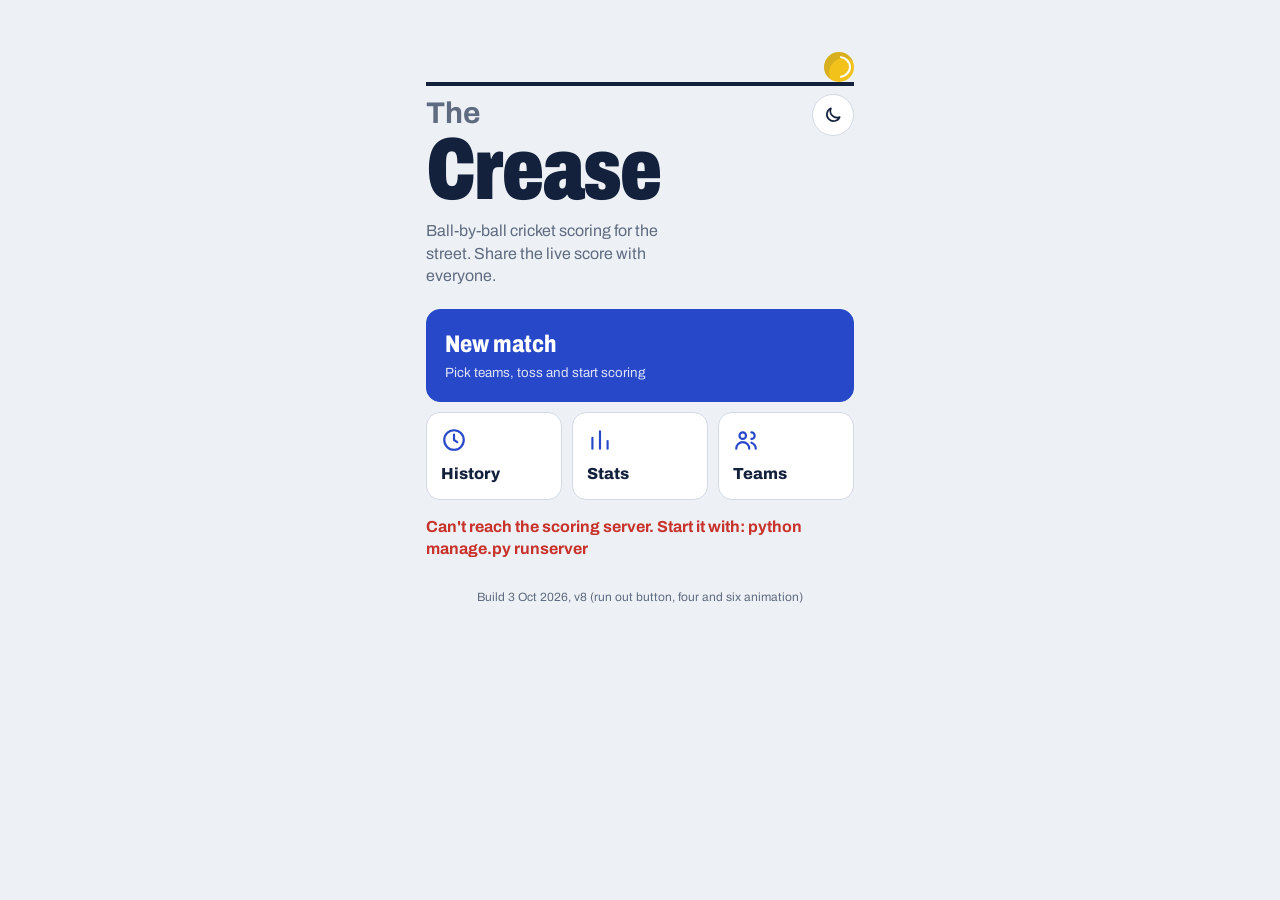
==== commit de76e306: "Update project" ====
--- a/frontend/index.html
+++ b/frontend/index.html
@@ -30,7 +30,7 @@
 <div id="recent"></div>
 <div id="perf"></div>
 <p id="srv" class="err" role="alert"></p>
-<p class="ver">Build 3 Oct 2026, v5 (virtual toss + delete players)</p>
+<p class="ver">Build 3 Oct 2026, v8 (run out button, four and six animation)</p>
 </main>
 <script src="js/config.js"></script>
 <script src="js/home.js"></script>
--- a/frontend/css/style.css
+++ b/frontend/css/style.css
@@ -202,3 +202,41 @@
 .plist li{display:flex;justify-content:space-between;align-items:center;gap:10px;padding:8px 0;border-top:1px dashed var(--line)}
 .plist small{display:block;color:var(--mute);font-size:12px;font-weight:400}
 .del.sm{min-height:34px;padding:4px 10px;font-size:13px}
+
+.mods.four{grid-template-columns:repeat(4,1fr)}
+.mods.two{grid-template-columns:1fr 1fr}
+.mods.two .wbtn{height:46px}
+.delteam{margin-top:8px}
+
+/* ---- one match at a time ---- */
+.warn{border:1.5px solid var(--red);border-radius:14px;padding:14px;margin:6px 0 10px;background:var(--card)}
+.warn b{display:block;color:var(--red);margin-bottom:2px}
+.warn span{color:var(--mute);display:block}
+.wact{display:flex;gap:12px;align-items:center;margin-top:12px}
+.bbtn2{background:var(--blue);color:var(--onblue);border-radius:10px;padding:10px 14px;font-weight:800;text-decoration:none}
+button.big{width:100%;text-align:left;font:inherit;cursor:pointer}
+button.big b{font:inherit;font-size:24px;font-weight:800;font-stretch:80%}
+.big.end{border-color:var(--red)}.big.end b{color:var(--red)}
+.btn:disabled{opacity:.4;cursor:not-allowed}
+
+/* ---- boundary celebration ---- */
+.boom{position:fixed;inset:0;pointer-events:none;display:grid;place-items:center;z-index:50;overflow:hidden}
+.boom::before{content:"";position:absolute;inset:0;animation:bflash 1s ease-out both}
+.boom.b4::before{background:radial-gradient(circle,rgba(39,72,201,.35),transparent 62%)}
+.boom.b6::before{background:radial-gradient(circle,rgba(242,194,27,.5),transparent 62%)}
+.boom .bt{position:relative;font-size:clamp(76px,28vw,128px);font-weight:900;font-stretch:70%;letter-spacing:-.02em;color:#fff;
+  -webkit-text-stroke:3px #14213d;paint-order:stroke fill;text-shadow:0 6px 0 rgba(20,33,61,.3);animation:bpop 1.5s cubic-bezier(.2,.9,.3,1.3) both}
+.boom.b4 .bt{color:#6c86ff}.boom.b6 .bt{color:#f2c21b}
+.boom i{position:absolute;left:50%;top:50%;width:11px;height:11px;border-radius:3px;background:#f2c21b;animation:bburst 1.1s .12s cubic-bezier(.1,.8,.3,1) both}
+.boom i:nth-child(3n+1){background:#6c86ff}.boom i:nth-child(3n+2){background:#ff5a4f}
+.boom .bball{position:absolute;width:34px;height:34px;border-radius:50%;background:radial-gradient(circle at 35% 30%,#ffe27a,#f2c21b 65%,#d9a90f)}
+.boom.b4 .bball{bottom:24%;left:-50px;animation:bslide 1s .05s ease-out both}
+.boom.b6 .bball{bottom:28%;left:18%;animation:bfly 1.3s .05s cubic-bezier(.25,.6,.4,1) both}
+@keyframes bpop{0%{transform:scale(.25) rotate(-10deg);opacity:0}22%{transform:scale(1.18) rotate(3deg);opacity:1}42%{transform:scale(1) rotate(0)}80%{opacity:1}100%{transform:scale(1.08);opacity:0}}
+@keyframes bflash{0%{opacity:0}20%{opacity:1}100%{opacity:0}}
+@keyframes bburst{0%{opacity:1;transform:translate(-50%,-50%) rotate(var(--a)) translateY(0) scale(1)}100%{opacity:0;transform:translate(-50%,-50%) rotate(var(--a)) translateY(calc(-1 * var(--d))) scale(.5)}}
+@keyframes bslide{to{left:calc(100% + 50px);transform:rotate(1080deg)}}
+@keyframes bfly{0%{transform:translate(0,0) scale(1)}100%{transform:translate(45vw,-85vh) scale(.25)}}
+@media(prefers-reduced-motion:reduce){.boom i,.boom .bball{display:none}.boom .bt{animation:bfade 1.2s both}.boom::before{animation:none}}
+@keyframes bfade{0%,100%{opacity:0}15%,70%{opacity:1}}
+.mods button{white-space:nowrap;padding:0 2px;font-size:13px}
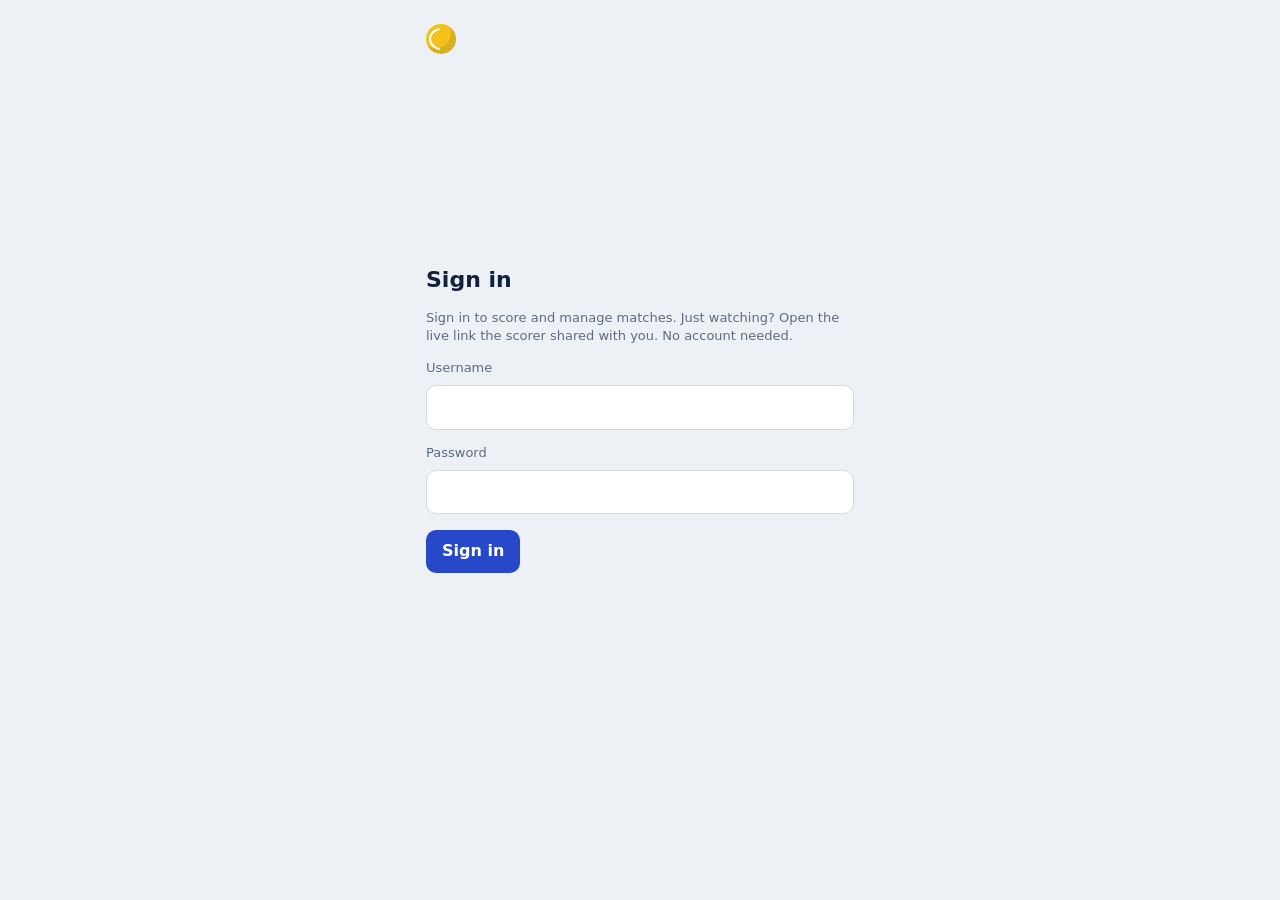
==== commit 7b3ed64a: "add login system" ====
--- a/frontend/index.html
+++ b/frontend/index.html
@@ -30,7 +30,7 @@
 <div id="recent"></div>
 <div id="perf"></div>
 <p id="srv" class="err" role="alert"></p>
-<p class="ver">Build 3 Oct 2026, v8 (run out button, four and six animation)</p>
+<p class="ver">Build 3 Oct 2026, v11 (sign in first)</p>
 </main>
 <script src="js/config.js"></script>
 <script src="js/home.js"></script>
--- a/frontend/css/style.css
+++ b/frontend/css/style.css
@@ -240,3 +240,20 @@
 @media(prefers-reduced-motion:reduce){.boom i,.boom .bball{display:none}.boom .bt{animation:bfade 1.2s both}.boom::before{animation:none}}
 @keyframes bfade{0%,100%{opacity:0}15%,70%{opacity:1}}
 .mods button{white-space:nowrap;padding:0 2px;font-size:13px}
+
+/* ---- sign in ---- */
+.who{font-size:13px;color:var(--mute);margin:2px 0 8px;display:flex;gap:8px;align-items:center;min-height:30px}
+.who .link{padding:4px 0}
+
+/* ---- account control, top right ---- */
+.authbar{display:flex;justify-content:flex-end;align-items:center;gap:10px;min-height:44px;margin-bottom:2px}
+.authbar .uname{font-size:13px;color:var(--mute);max-width:42vw;overflow:hidden;text-overflow:ellipsis;white-space:nowrap}
+.pill{display:inline-flex;align-items:center;min-height:38px;padding:0 14px;border:1.5px solid var(--line);border-radius:999px;background:var(--card);color:var(--ink);font-weight:700;font-size:13px;text-decoration:none}
+.pill:hover{border-color:var(--blue)}
+.authbar .themebtn{position:static;width:38px;height:38px}
+.brand{padding-top:8px}
+
+html.gate body{visibility:hidden}
+
+.ltitle{font-size:22px;font-weight:800;font-stretch:85%;margin:6px 0 4px}
+#sub{margin-bottom:4px}
